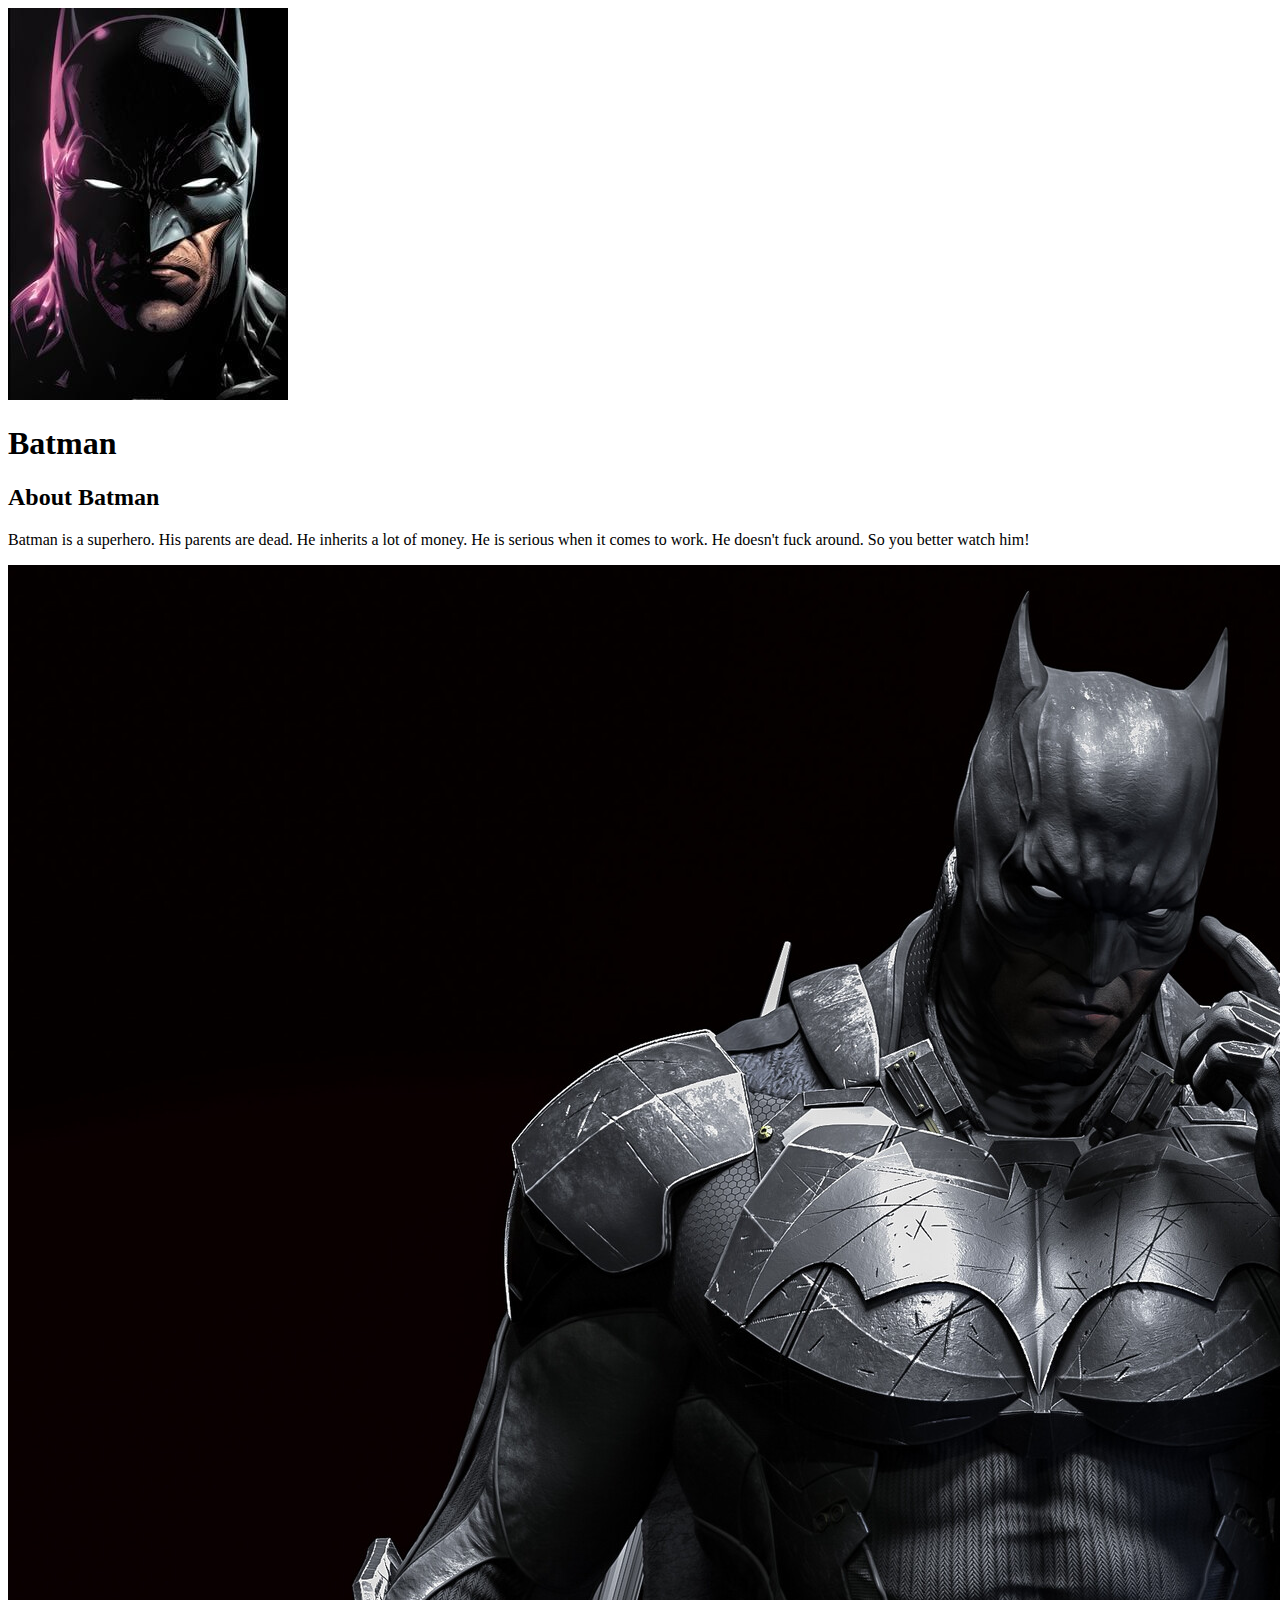
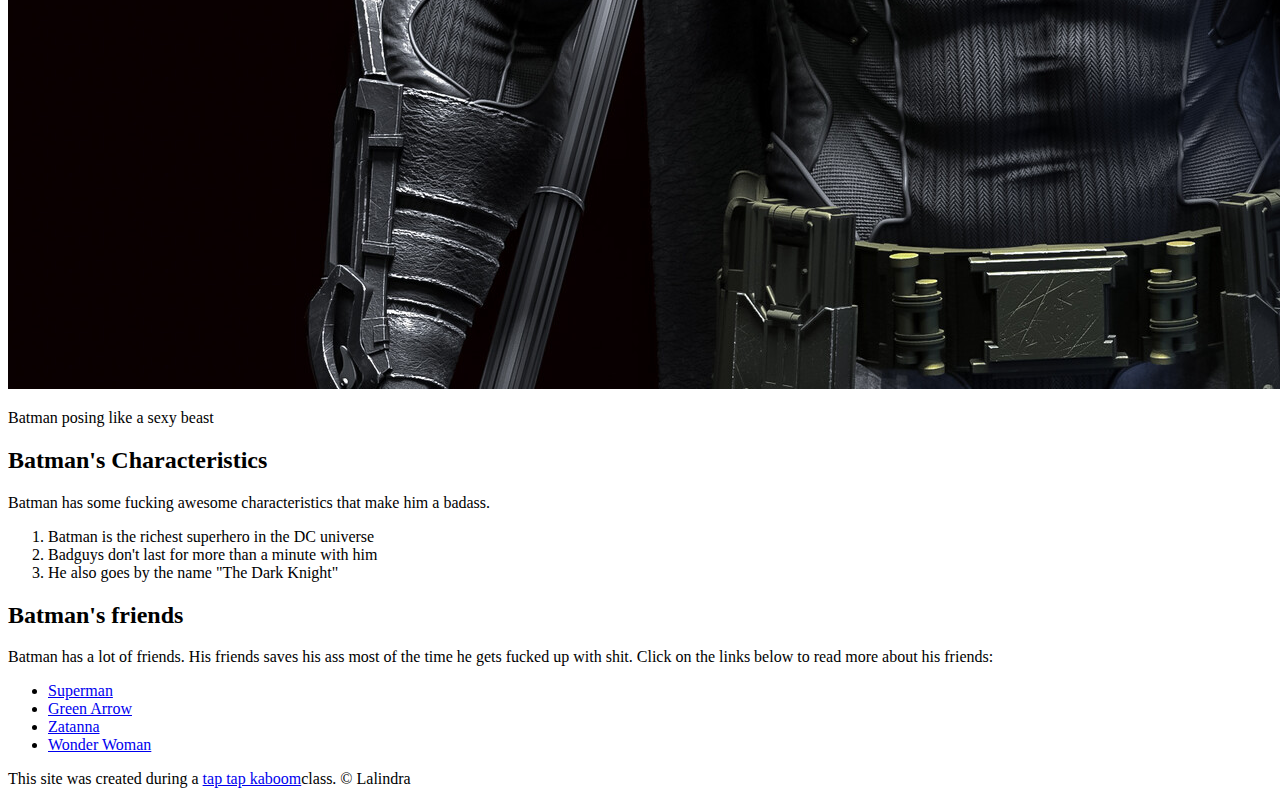
==== index.html @ 9b157837 "Added our character's index.html file and a few images" ====
<!DOCTYPE html>
<html>
<head>
    <title>Batman</title>
    <link rel="icon" href="img/ico.jpg"
</head>
<body>
    <!--Header element-->
    <header>
        <img src="img/batman-avatar.jpg">
        <h1>Batman</h1>
    </header>

    <!-- Main element -->
    <main>
        <h2>About Batman</h2>
        <p>Batman is a superhero. His parents are dead. He inherits a lot of money.
            He is serious when it comes to work. He doesn't fuck around. So you better watch him!
        </p>
        <img src="img/batman-big.jpg">
        <p>Batman posing like a sexy beast</p>

        <!-- Characteristics -->
        <h2>Batman's Characteristics</h2>
        <p>Batman has some fucking awesome characteristics that make him a badass.</p>
        <ol>
            <li>Batman is the richest superhero in the DC universe</li>
            <li>Badguys don't last for more than a minute with him</li>
            <li>He also goes by the name "The Dark Knight"</li>
        </ol>
        
        <!-- Friends -->
        <h2>Batman's friends</h2>
        <p>Batman has a lot of friends. 
        His friends saves his ass most of the time he gets fucked up with shit. Click on the 
        links below to read more about his friends:</p>
        <ul>
            <li><a target="_blank" href="https://characterprofile.fandom.com/wiki/Superman">Superman</a></li>
            <li><a target="_blank" href="https://dc.fandom.com/wiki/Green_Arrow_(Oliver_Queen)">Green Arrow</a></li>
            <li><a target="_blank" href="https://www.dc.com/characters/zatanna">Zatanna</a></li>
            <li><a target="_blank" href="https://www.dc.com/characters/wonder-woman">Wonder Woman</a></li>
        </ul>
    </main>

    <!-- Footer element -->
    <footer>
        <p>This site was created during a <a target="_blank" href="https://taptapkaboom.com">tap tap kaboom</a>class. &copy; Lalindra</p>
    </footer>
</body>
</html>
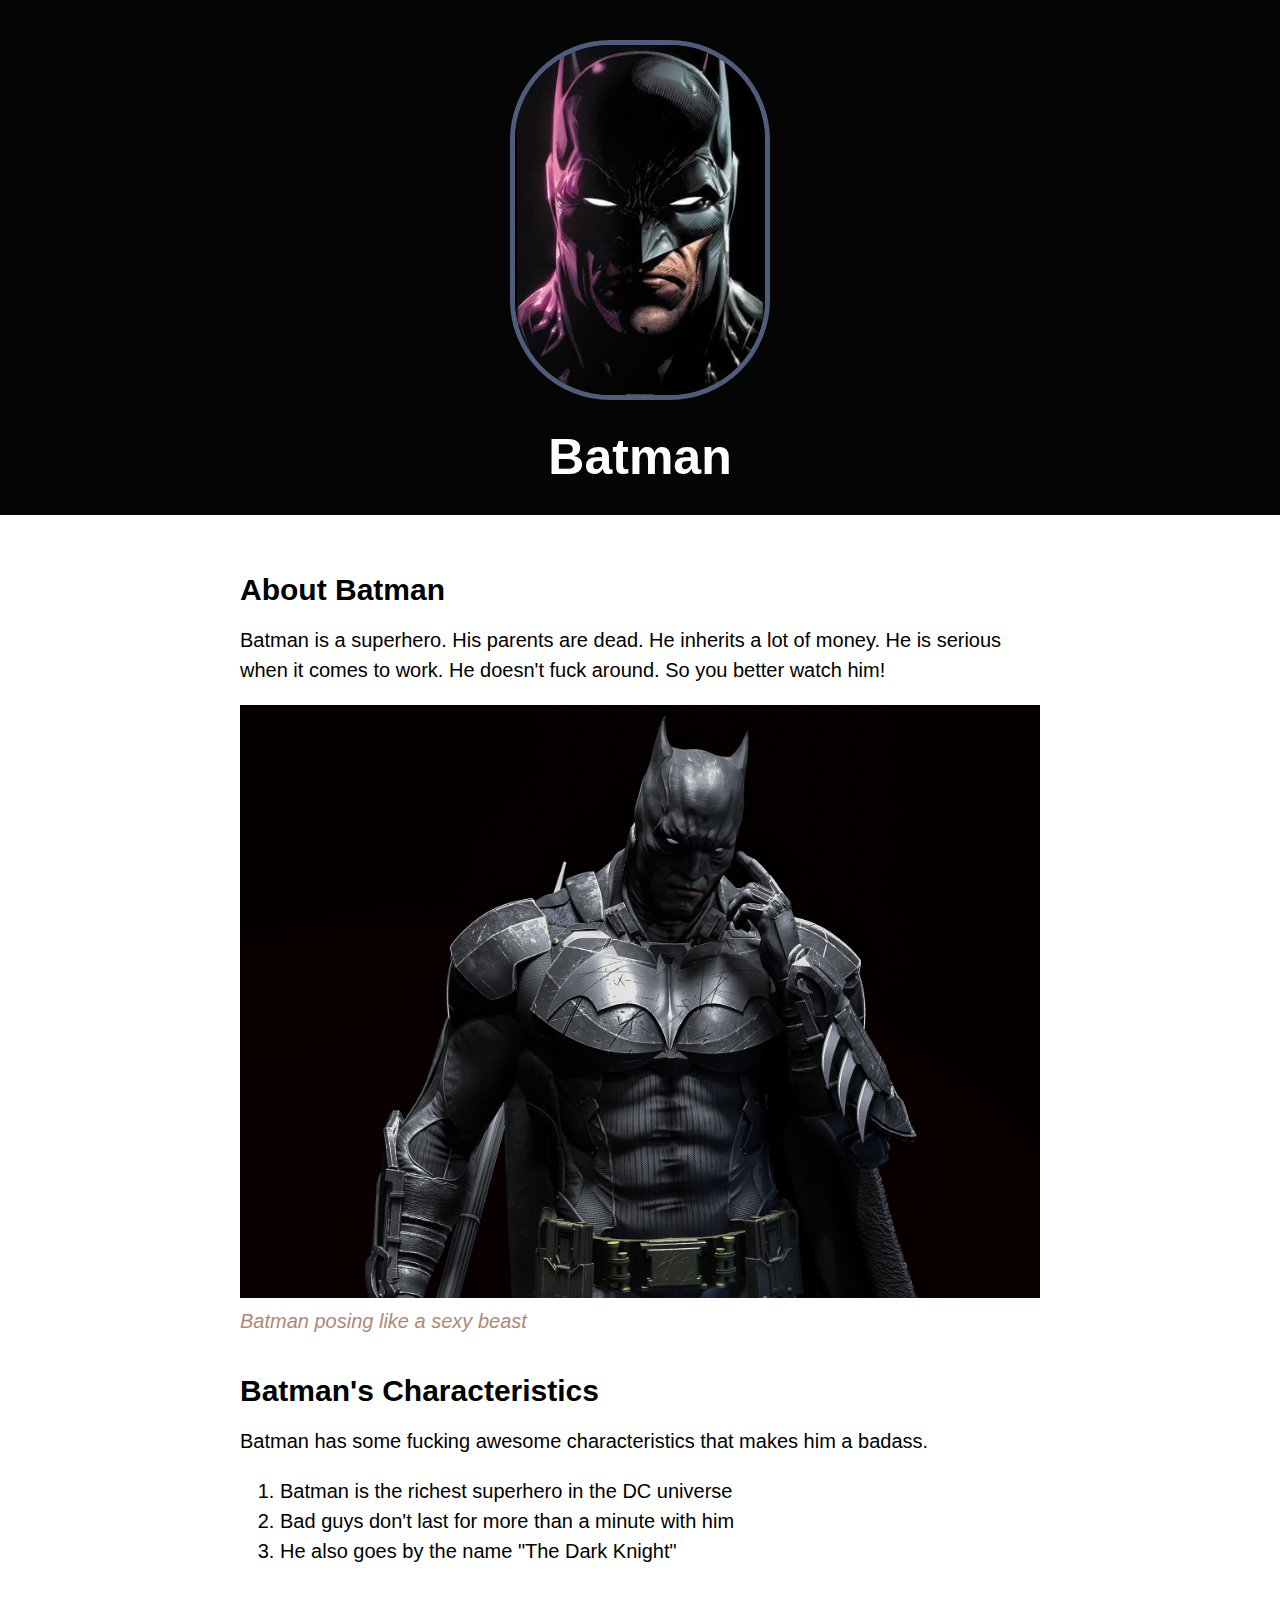
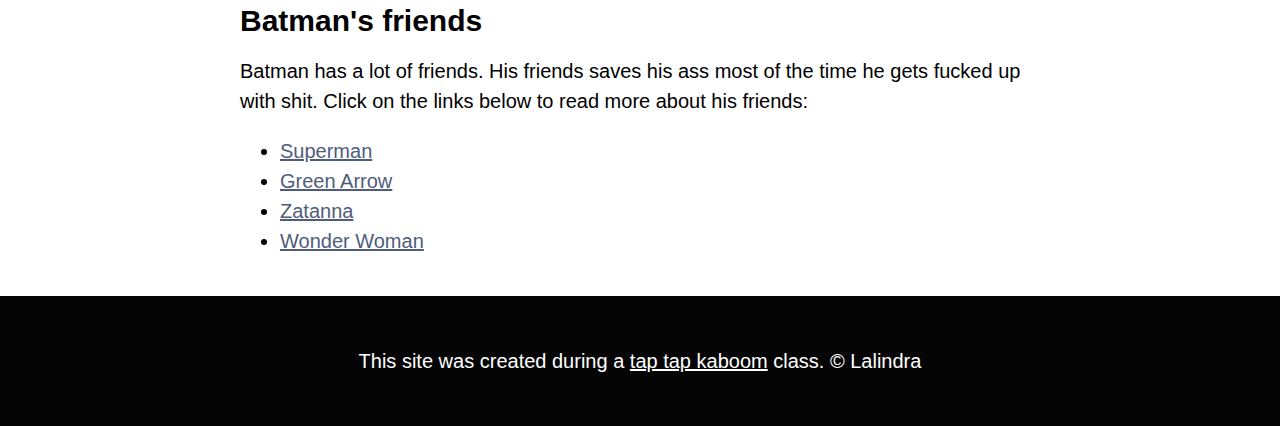
==== commit b500bedc: "Wrote the CSS for our character's website (and changed some HTML)" ====
--- a/index.html
+++ b/index.html
@@ -2,7 +2,9 @@
 <html>
 <head>
     <title>Batman</title>
-    <link rel="icon" href="img/ico.jpg"
+    <link rel="icon" href="img/ico.jpg">
+    <link href="https://fonts.cdnfonts.com/css/batman-forever" rel="stylesheet">
+    <link rel="stylesheet" type="text/css" href="css/hero.css">
 </head>
 <body>
     <!--Header element-->
@@ -18,14 +20,14 @@
             He is serious when it comes to work. He doesn't fuck around. So you better watch him!
         </p>
         <img src="img/batman-big.jpg">
-        <p>Batman posing like a sexy beast</p>
+        <p class="caption">Batman posing like a sexy beast</p>
 
         <!-- Characteristics -->
         <h2>Batman's Characteristics</h2>
-        <p>Batman has some fucking awesome characteristics that make him a badass.</p>
+        <p>Batman has some fucking awesome characteristics that makes him a badass.</p>
         <ol>
             <li>Batman is the richest superhero in the DC universe</li>
-            <li>Badguys don't last for more than a minute with him</li>
+            <li>Bad guys don't last for more than a minute with him</li>
             <li>He also goes by the name "The Dark Knight"</li>
         </ol>
         
@@ -44,7 +46,7 @@
 
     <!-- Footer element -->
     <footer>
-        <p>This site was created during a <a target="_blank" href="https://taptapkaboom.com">tap tap kaboom</a>class. &copy; Lalindra</p>
+        <p>This site was created during a <a target="_blank" href="https://taptapkaboom.com">tap tap kaboom</a> class. &copy; Lalindra</p>
     </footer>
 </body>
 </html>--- a/css/hero.css
+++ b/css/hero.css
@@ -0,0 +1,75 @@
+body{
+    margin: 0;
+    font-family: 'Lucida Sans', 'Lucida Sans Regular', 'Lucida Grande', 'Lucida Sans Unicode', Geneva, Verdana, sans-serif;
+    font-size: 20px;
+    line-height: 30px;
+}
+
+header{
+    background-color: #050505;
+    text-align: center;
+    padding-top: 40px;
+    padding-bottom: 10px;
+    color: white;
+}
+
+h1, h2{
+    font-family: 'BatmanForeverOutline', sans-serif;
+}
+
+header h1{
+    font-size: 50px;
+}
+
+header img{
+    border-radius: 100px;
+    width: 250px;
+    border: 5px solid #505c7c;
+}
+
+main{
+    max-width: 800px;
+    margin: 0 auto;
+    padding: 20px;
+}
+
+main img{
+    max-width: 100%;
+}
+
+h2{
+    font-size: 30px;
+    margin: 40px 0 10px;
+}
+
+a{
+    color: #505c7c;
+}
+a:hover{
+    color: #988829;
+}
+
+footer{
+    background-color: #050505;
+    text-align: center;
+    color: white;
+    padding: 50px;
+}
+
+footer p{
+    margin: 0;
+}
+
+footer a{
+    color: white;
+}
+footer a:hover{
+    opacity: .5;
+    background-color: transparent;
+}
+
+p.caption{
+    color: #AE8875;
+    font-style: italic;
+    margin-top: 0;
+}